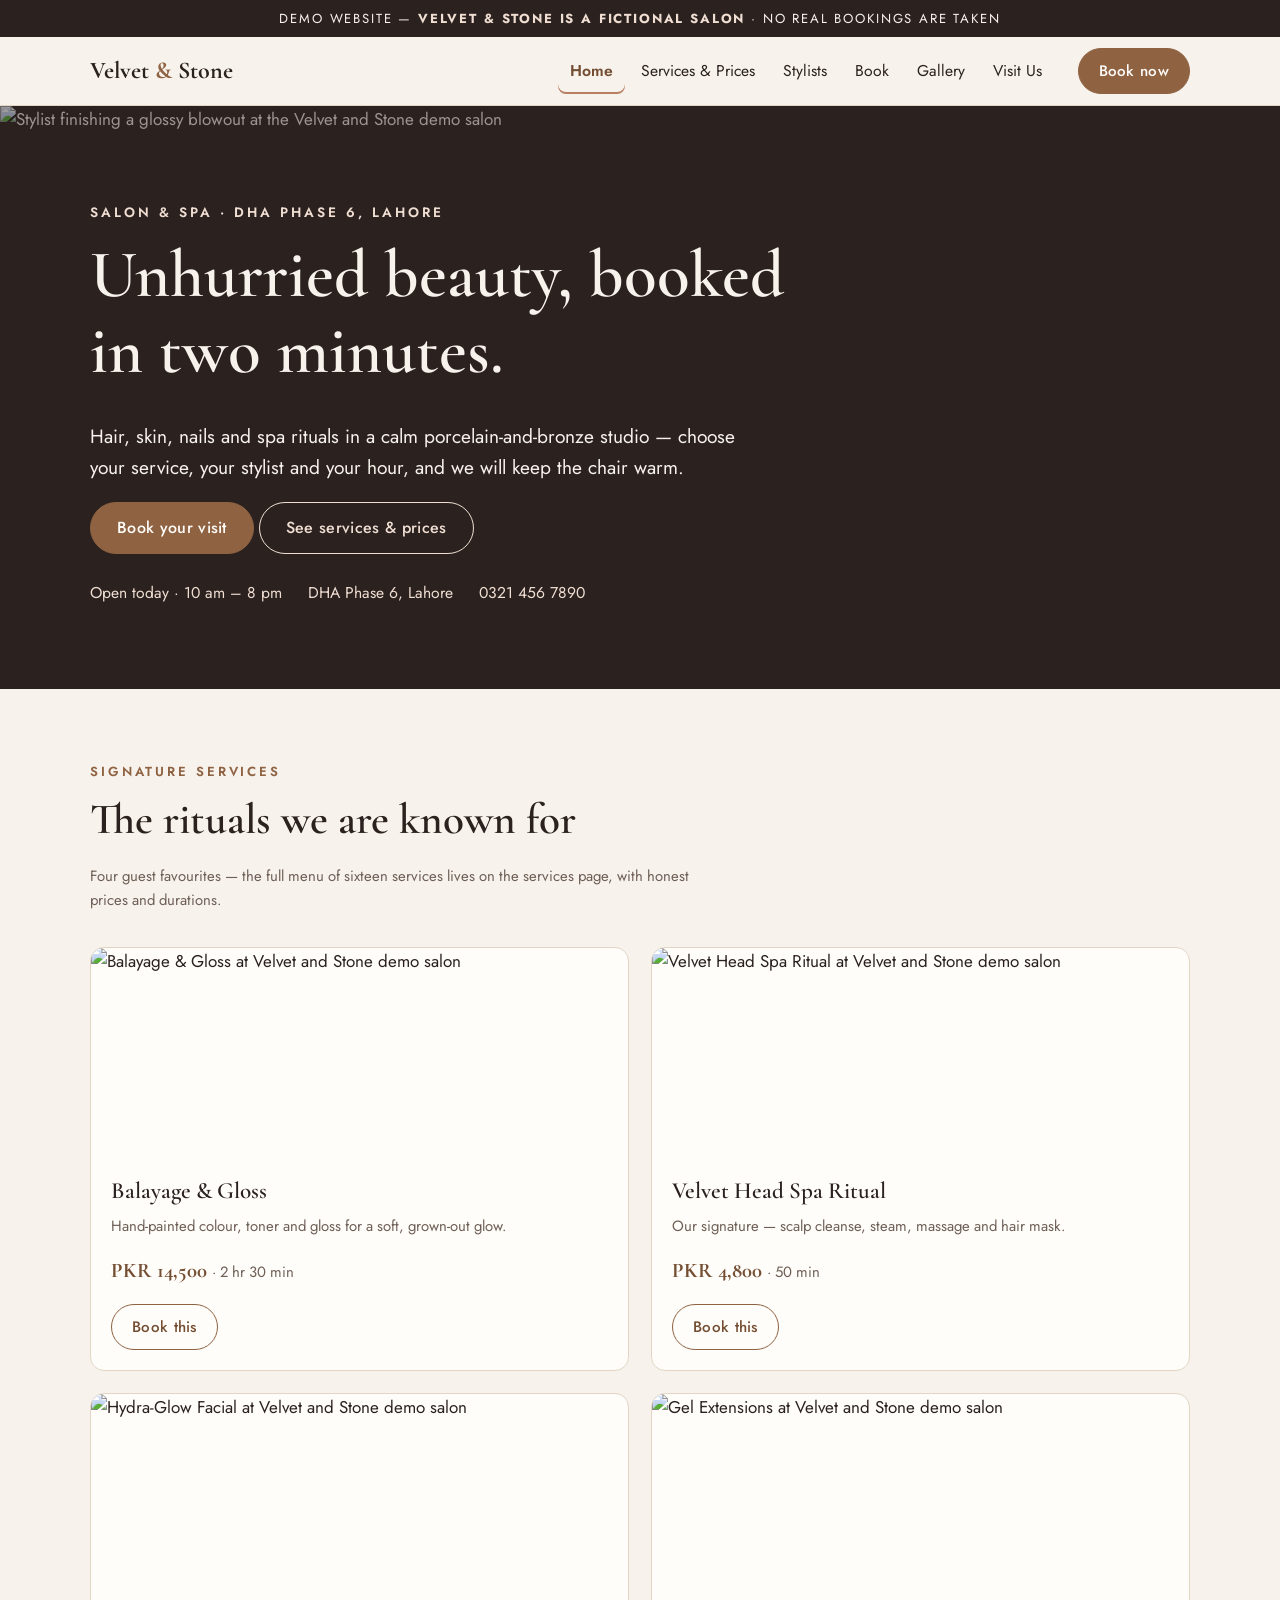
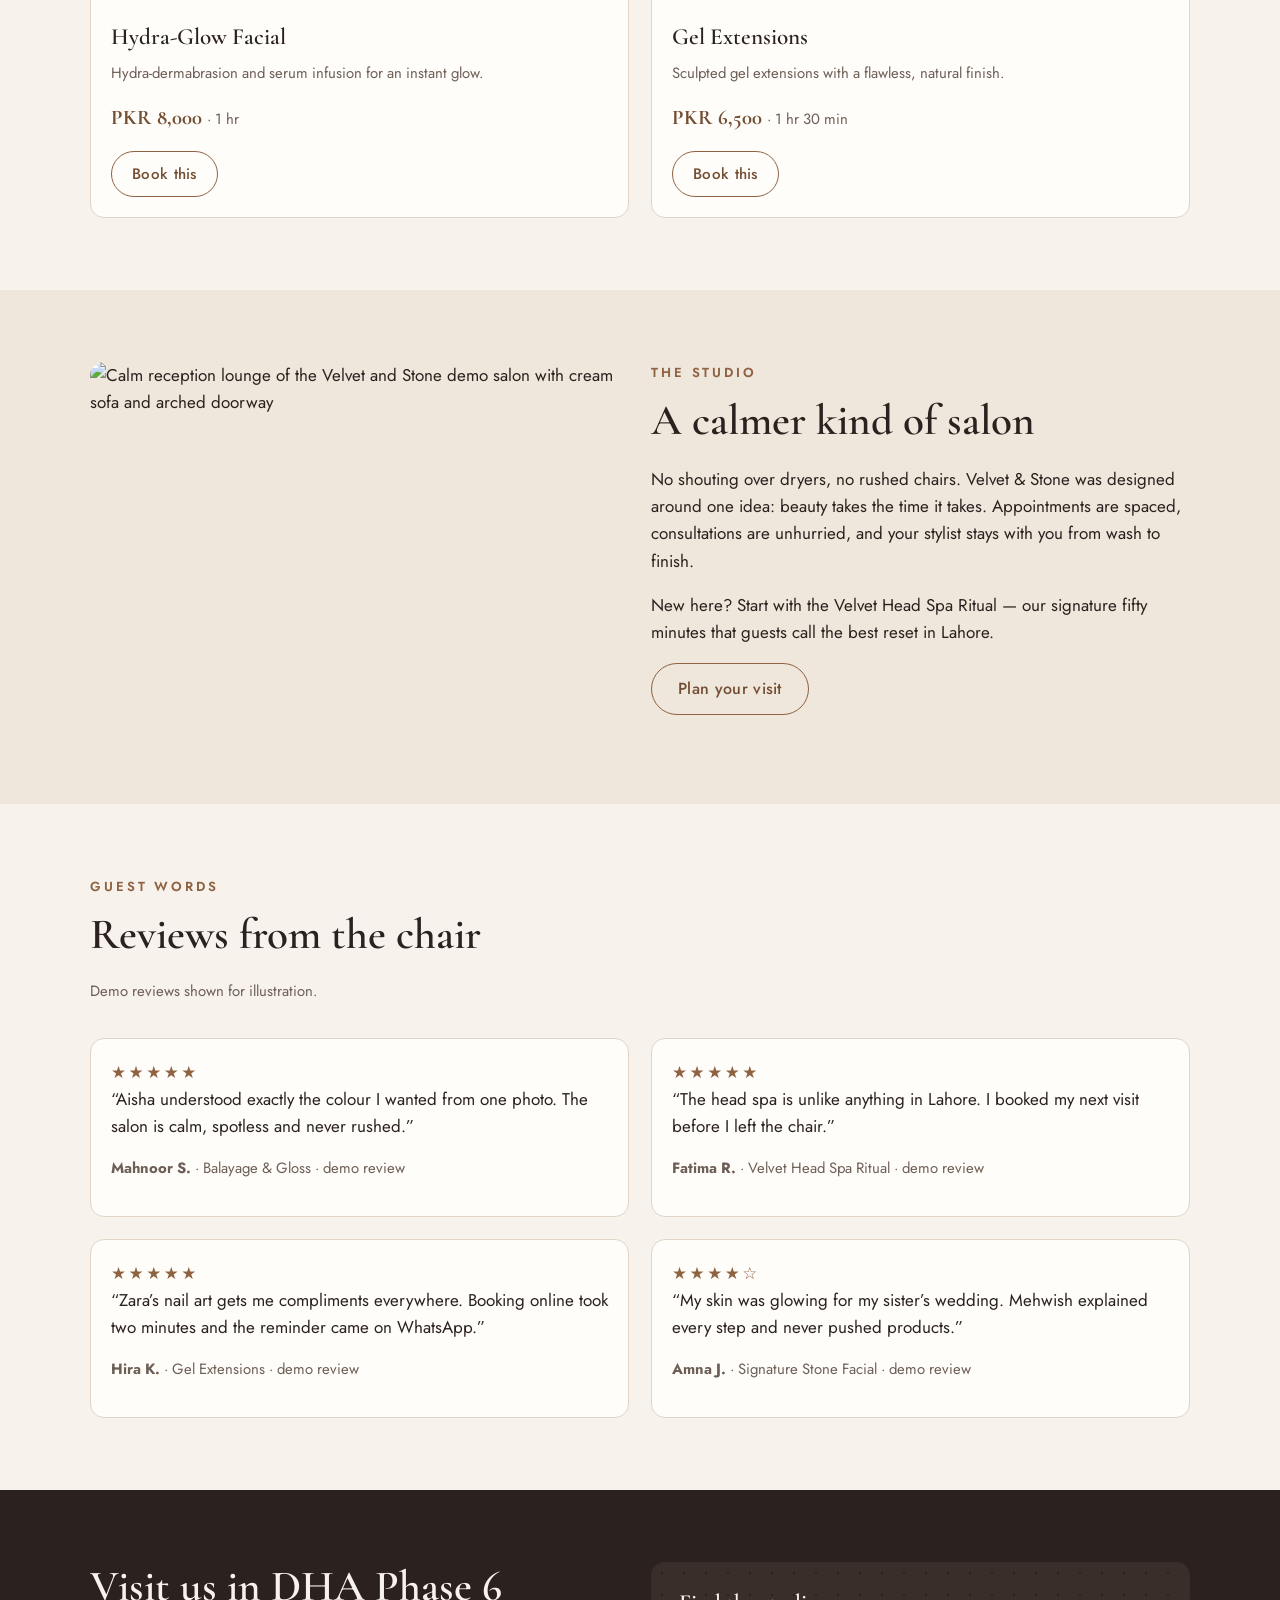
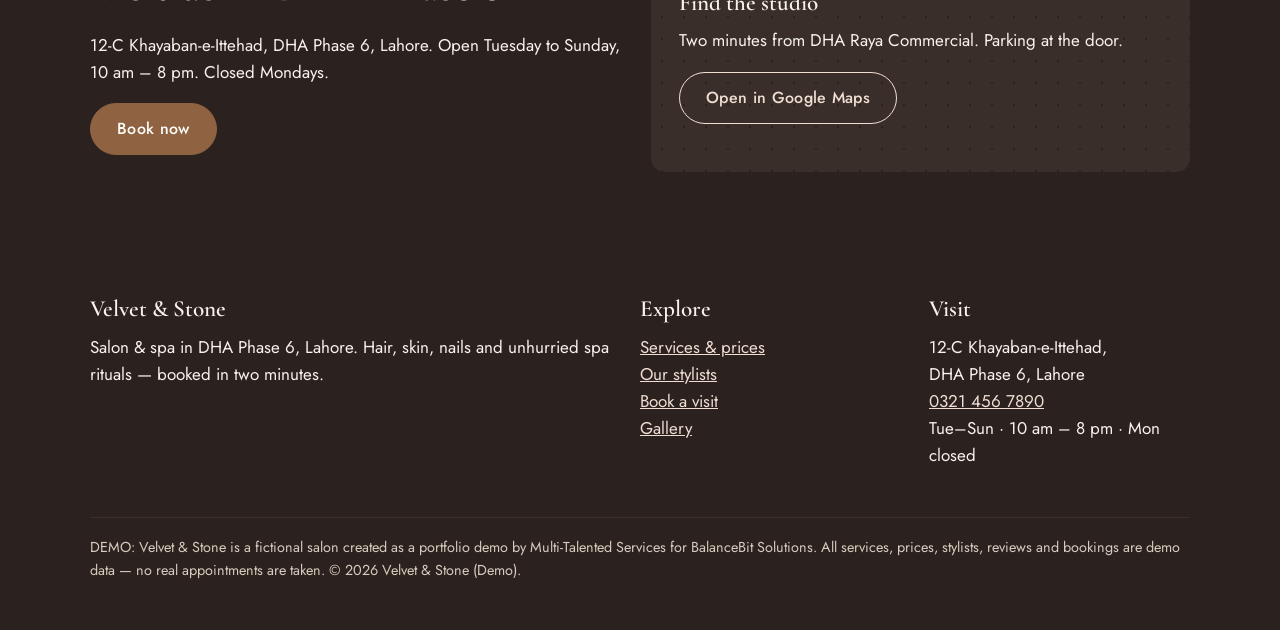
==== index.html @ 4b613ff6 "Velvet & Stone salon & spa booking demo — Queue #4: 6 pages, multi-step booking engine, services/sty" ====
<!DOCTYPE html>
<html lang="en">
<head>
<meta charset="UTF-8">
<meta name="viewport" content="width=device-width, initial-scale=1.0">
<title>Velvet & Stone Salon & Spa (Demo) — Hair, Skin, Nails & Spa in DHA Lahore</title>
<meta name="description" content="Demo salon and spa website: services, stylists and a working online booking demo. Velvet & Stone, DHA Phase 6, Lahore.">
<link rel="preconnect" href="https://fonts.googleapis.com">
<link rel="preconnect" href="https://fonts.gstatic.com" crossorigin>
<link href="https://fonts.googleapis.com/css2?family=Cormorant+Garamond:wght@500;600;700&family=Jost:wght@400;500;600&display=swap" rel="stylesheet">
<link rel="icon" href="assets/favicon.svg" type="image/svg+xml">
<link rel="stylesheet" href="css/style.css">
<script>document.documentElement.classList.add("js");</script>
<script type="application/ld+json">{"@context":"https://schema.org","@type":"HealthAndBeautyBusiness","name":"Velvet & Stone Salon & Spa (Demo)","description":"Fictional demo salon and spa in DHA Phase 6, Lahore — services, stylists and online booking demo.","address":{"@type":"PostalAddress","streetAddress":"12-C Khayaban-e-Ittehad, DHA Phase 6","addressLocality":"Lahore","addressCountry":"PK"},"telephone":"+92-321-4567890","openingHours":"Tu-Su 10:00-20:00","priceRange":"PKR 800 - PKR 14,500"}</script>
</head>
<body>
<a class="skip-link" href="#main">Skip to content</a>
<div class="ribbon">Demo website — <strong>Velvet &amp; Stone is a fictional salon</strong> · no real bookings are taken</div>
<header class="site-head">
  <div class="wrap">
    <a class="brand" href="index.html">Velvet <span>&amp;</span> Stone</a>
    <button class="nav-toggle" aria-label="Open menu" aria-expanded="false" aria-controls="mainNav">☰</button>
    <nav class="main-nav" id="mainNav" aria-label="Main"><ul><li><a href="index.html" aria-current="page">Home</a></li><li><a href="services.html">Services & Prices</a></li><li><a href="team.html">Stylists</a></li><li><a href="booking.html">Book</a></li><li><a href="gallery.html">Gallery</a></li><li><a href="visit.html">Visit Us</a></li></ul></nav>
    <a class="btn small head-cta" href="booking.html">Book now</a>
  </div>
</header>
<main id="main">

<section class="hero">
  <img class="hero-bg" src="assets/hero.jpg" alt="Stylist finishing a glossy blowout at the Velvet and Stone demo salon">
  <div class="wrap">
    <p class="eyebrow">Salon &amp; Spa · DHA Phase 6, Lahore</p>
    <h1>Unhurried beauty, booked in two minutes.</h1>
    <p class="lede">Hair, skin, nails and spa rituals in a calm porcelain-and-bronze studio — choose your service, your stylist and your hour, and we will keep the chair warm.</p>
    <p><a class="btn" href="booking.html">Book your visit</a> <a class="btn on-dark" href="services.html">See services &amp; prices</a></p>
    <div class="hero-facts"><span>Open today · 10 am – 8 pm</span><span>DHA Phase 6, Lahore</span><span>0321 456 7890</span></div>
  </div>
</section>
<section class="band">
  <div class="wrap">
    <div class="section-head reveal"><p class="eyebrow">Signature services</p><h2>The rituals we are known for</h2><p class="meta">Four guest favourites — the full menu of sixteen services lives on the services page, with honest prices and durations.</p></div>
    <div class="grid c2" id="featuredSvc"></div>
  </div>
</section>
<section class="band alt">
  <div class="wrap">
    <div class="grid c2">
      <div class="reveal"><img src="assets/lounge.jpg" alt="Calm reception lounge of the Velvet and Stone demo salon with cream sofa and arched doorway" class="fill" loading="lazy"></div>
      <div class="reveal"><p class="eyebrow">The studio</p><h2>A calmer kind of salon</h2><p>No shouting over dryers, no rushed chairs. Velvet &amp; Stone was designed around one idea: beauty takes the time it takes. Appointments are spaced, consultations are unhurried, and your stylist stays with you from wash to finish.</p><p>New here? Start with the Velvet Head Spa Ritual — our signature fifty minutes that guests call the best reset in Lahore.</p><p><a class="btn ghost" href="visit.html">Plan your visit</a></p></div>
    </div>
  </div>
</section>
<section class="band">
  <div class="wrap">
    <div class="section-head reveal"><p class="eyebrow">Guest words</p><h2>Reviews from the chair</h2><p class="meta">Demo reviews shown for illustration.</p></div>
    <div class="grid c2" data-reviews></div>
  </div>
</section>
<section class="band dark">
  <div class="wrap">
    <div class="grid c2">
      <div class="reveal"><h2>Visit us in DHA Phase 6</h2><p>12-C Khayaban-e-Ittehad, DHA Phase 6, Lahore. Open Tuesday to Sunday, 10 am – 8 pm. Closed Mondays.</p><p><a class="btn" href="booking.html">Book now</a></p></div>
      <div class="map-panel reveal"><h3>Find the studio</h3><p>Two minutes from DHA Raya Commercial. Parking at the door.</p><p><a class="btn on-dark" href="https://www.google.com/maps/search/?api=1&amp;query=Khayaban-e-Ittehad+DHA+Phase+6+Lahore" target="_blank" rel="noopener">Open in Google Maps</a></p></div>
    </div>
  </div>
</section>

</main>
<footer class="site-foot">
  <div class="wrap">
    <div class="cols">
      <div><h3>Velvet &amp; Stone</h3><p>Salon &amp; spa in DHA Phase 6, Lahore. Hair, skin, nails and unhurried spa rituals — booked in two minutes.</p></div>
      <div><h3>Explore</h3><p><a href="services.html">Services &amp; prices</a><br><a href="team.html">Our stylists</a><br><a href="booking.html">Book a visit</a><br><a href="gallery.html">Gallery</a></p></div>
      <div><h3>Visit</h3><p>12-C Khayaban-e-Ittehad,<br>DHA Phase 6, Lahore<br><a href="tel:+923214567890">0321 456 7890</a><br>Tue–Sun · 10 am – 8 pm · Mon closed</p></div>
    </div>
    <p class="demo-note">DEMO: Velvet &amp; Stone is a fictional salon created as a portfolio demo by Multi-Talented Services for BalanceBit Solutions. All services, prices, stylists, reviews and bookings are demo data — no real appointments are taken. © <span id="year">2026</span> Velvet &amp; Stone (Demo).</p>
  </div>
</footer>
<script src="js/data.js"></script><script src="js/logic.js"></script><script src="js/render.js"></script><script src="js/main.js"></script>
</body>
</html>
---- css/style.css ----
/* Velvet & Stone (Demo) — Editorial Luxury for beauty.
   Tokens: porcelain / stone / blush / bronze on warm ink. Only extra hue: semantic error red. */
:root{
  --porcelain:#F7F2EC; --porcelain-2:#EFE7DC; --card:#FFFDF9;
  --stone:#D8CBBD; --blush:#B97F63; --blush-tint:#F0DED2;
  --bronze:#8F6242; --bronze-dark:#744E33;
  --ink:#2B2220; --ink-2:#3A2E2A; --muted:#6E5F56;
  --line:#E2D5C5; --error:#B3261E;
  --serif:'Cormorant Garamond',Georgia,serif; --sans:'Jost',system-ui,sans-serif;
  --radius:14px; --maxw:1140px;
}
*{box-sizing:border-box}
html{scroll-behavior:smooth}
body{margin:0;background:var(--porcelain);color:var(--ink);font-family:var(--sans);font-size:17px;line-height:1.6;-webkit-font-smoothing:antialiased}
img{max-width:100%;display:block}
h1,h2,h3{font-family:var(--serif);font-weight:600;line-height:1.12;margin:0 0 .5em}
h1{font-size:clamp(2.4rem,6vw,4.2rem)}
h2{font-size:clamp(1.9rem,4vw,2.7rem)}
h3{font-size:1.45rem}
p{margin:0 0 1em}
a{color:var(--bronze-dark)}
.wrap{max-width:var(--maxw);margin:0 auto;padding:0 20px}
.skip-link{position:absolute;left:-9999px;top:0;background:var(--ink);color:var(--porcelain);padding:10px 16px;z-index:99}
.skip-link:focus{left:8px;top:8px}
:focus-visible{outline:3px solid var(--blush);outline-offset:2px}

/* Demo ribbon */
.ribbon{background:var(--ink);color:var(--porcelain);text-align:center;font-size:.82rem;letter-spacing:.14em;text-transform:uppercase;padding:8px 12px}
.ribbon strong{color:var(--blush-tint)}

/* Header */
.site-head{position:sticky;top:0;z-index:50;background:var(--porcelain);border-bottom:1px solid var(--line)}
.site-head .wrap{display:flex;align-items:center;gap:16px;min-height:68px}
.brand{font-family:var(--serif);font-size:1.5rem;font-weight:700;color:var(--ink);text-decoration:none;white-space:nowrap;min-width:0}
.brand span{color:var(--bronze)}
.main-nav{margin-left:auto}
.main-nav ul{display:flex;gap:4px;list-style:none;margin:0;padding:0}
.main-nav a{display:block;padding:10px 12px;color:var(--ink);text-decoration:none;font-size:.98rem;border-radius:8px;white-space:nowrap}
.main-nav a:hover{background:var(--porcelain-2)}
.main-nav a[aria-current="page"]{color:var(--bronze-dark);font-weight:600;box-shadow:inset 0 -2px 0 var(--blush)}
.nav-toggle{display:none;margin-left:auto;background:none;border:1px solid var(--line);border-radius:10px;width:48px;height:48px;font-size:1.3rem;color:var(--ink);cursor:pointer}
@media (max-width:860px){
  .nav-toggle{display:block}
  .main-nav{display:none;position:absolute;left:0;right:0;top:100%;background:var(--porcelain);border-bottom:1px solid var(--line)}
  .main-nav.open{display:block}
  .main-nav ul{flex-direction:column;padding:10px 16px 16px}
  .head-cta{display:none}
}

/* Buttons — one system, ~52px */
.btn{display:inline-flex;align-items:center;justify-content:center;gap:8px;white-space:nowrap;min-height:52px;padding:12px 26px;border-radius:999px;border:1px solid var(--bronze);background:var(--bronze);color:#FFFDF9;font-family:var(--sans);font-size:1rem;font-weight:500;letter-spacing:.02em;text-decoration:none;cursor:pointer;transition:background .2s,transform .2s}
.btn:hover{background:var(--bronze-dark);border-color:var(--bronze-dark)}
.btn.ghost{background:transparent;color:var(--bronze-dark)}
.btn.ghost:hover{background:var(--blush-tint)}
.btn.small{min-height:46px;padding:8px 20px;font-size:.95rem}
.btn[disabled]{opacity:.55;cursor:not-allowed}
.head-cta{margin-left:8px}

/* Hero */
.hero{position:relative;overflow:hidden;background:var(--ink);color:var(--porcelain)}
.hero img.hero-bg{position:absolute;inset:0;width:100%;height:100%;object-fit:cover;opacity:.55;animation:kenburns 24s ease-in-out infinite alternate}
@keyframes kenburns{from{transform:scale(1)}to{transform:scale(1.08)}}
.hero .wrap{position:relative;padding:96px 20px 84px;max-width:760px;margin-left:max(20px,calc((100% - var(--maxw))/2))}
.hero .eyebrow{letter-spacing:.22em;text-transform:uppercase;font-size:.85rem;color:var(--blush-tint)}
.hero p.lede{font-size:1.2rem;max-width:34em}
.hero-facts{display:flex;flex-wrap:wrap;gap:10px 26px;margin-top:26px;font-size:.98rem;color:var(--blush-tint)}

/* Sections & layout */
section.band{padding:72px 0}
.band.alt{background:var(--porcelain-2)}
.band.dark{background:var(--ink);color:var(--porcelain)}
.band.dark h2{color:var(--porcelain)}
.eyebrow{letter-spacing:.22em;text-transform:uppercase;font-size:.82rem;color:var(--bronze);font-weight:600}
.section-head{max-width:640px;margin-bottom:34px;min-width:0}
.grid{display:grid;gap:22px}
.grid>*{min-width:0}
.grid.c3{grid-template-columns:repeat(3,1fr)}
.grid.c2{grid-template-columns:repeat(2,1fr)}
.grid.c4{grid-template-columns:repeat(4,1fr)}
@media (max-width:900px){.grid.c3,.grid.c4{grid-template-columns:repeat(2,1fr)}}
@media (max-width:600px){.grid.c3,.grid.c4,.grid.c2{grid-template-columns:1fr}}

/* Cards — one system */
.card{background:var(--card);border:1px solid var(--line);border-radius:var(--radius);overflow:hidden}
.card .card-body{padding:20px}
.card img.card-img{width:100%;height:210px;object-fit:cover}
.card img.card-img.tall{height:320px;object-position:top}
.price{font-family:var(--serif);font-size:1.3rem;color:var(--bronze-dark);font-weight:700}
.meta{color:var(--muted);font-size:.93rem}
.badge{display:inline-block;background:var(--blush-tint);color:var(--bronze-dark);border-radius:999px;padding:3px 12px;font-size:.8rem;font-weight:600;letter-spacing:.06em;text-transform:uppercase}
.stars{color:var(--bronze);letter-spacing:.15em}

/* Chips / filter */
.chips{display:flex;flex-wrap:wrap;gap:10px;margin:0 0 26px;min-width:0}
.chip{min-height:46px;padding:8px 20px;border-radius:999px;border:1px solid var(--stone);background:var(--card);color:var(--ink);font-family:var(--sans);font-size:.98rem;cursor:pointer}
.chip[aria-pressed="true"]{background:var(--ink);color:var(--porcelain);border-color:var(--ink)}

/* Service rows */
.svc{display:flex;gap:16px;align-items:flex-start;background:var(--card);border:1px solid var(--line);border-radius:var(--radius);padding:20px}
.svc .svc-main{flex:1;min-width:0}
.svc h3{margin-bottom:.2em}
.svc .svc-side{text-align:right;white-space:nowrap}

/* Forms — one system, ≥16px fonts, ~52px fields */
.field{margin-bottom:18px;position:relative}
.field label{display:block;font-weight:500;margin-bottom:6px}
.field input,.field select,.field textarea{width:100%;min-height:52px;padding:12px 14px;font-size:16px;font-family:var(--sans);border:1px solid var(--stone);border-radius:10px;background:var(--card);color:var(--ink)}
.field textarea{min-height:110px}
.field .err{display:none;color:var(--error);font-size:.92rem;margin-top:5px}
.field.invalid input,.field.invalid select{border-color:var(--error)}
.field.invalid .err{display:block}
.form-err{display:none;background:#F9E3E1;color:var(--error);border-radius:10px;padding:12px 16px;margin-bottom:18px}
.form-err.show{display:block}

/* Booking steps */
.steps{display:flex;gap:8px;flex-wrap:wrap;list-style:none;margin:0 0 30px;padding:0}
.steps li{padding:8px 16px;border-radius:999px;border:1px solid var(--stone);font-size:.93rem;color:var(--muted)}
.steps li.on{background:var(--ink);color:var(--porcelain);border-color:var(--ink);font-weight:600}
.step-panel{display:none}
.step-panel.on{display:block}
.pick-list{display:grid;gap:12px}
.pick{display:flex;gap:14px;align-items:flex-start;text-align:left;width:100%;background:var(--card);border:1px solid var(--line);border-radius:var(--radius);padding:16px 18px;font-family:var(--sans);font-size:1rem;color:var(--ink);cursor:pointer;position:relative}
.pick input{position:absolute;opacity:0;width:1px;height:1px}
.pick:focus-within{outline:3px solid var(--blush);outline-offset:2px}
.pick.sel{border-color:var(--bronze);box-shadow:0 0 0 2px var(--blush-tint)}
.pick .pick-main{flex:1;min-width:0}
.slots{display:flex;flex-wrap:wrap;gap:10px}
.slot{min-width:96px;min-height:48px;padding:10px 14px;border-radius:10px;border:1px solid var(--stone);background:var(--card);font-family:var(--sans);font-size:1rem;cursor:pointer;color:var(--ink)}
.slot.sel{background:var(--bronze);border-color:var(--bronze);color:#FFFDF9;font-weight:600}
.slot[disabled]{opacity:.42;cursor:not-allowed;text-decoration:line-through}
.step-nav{display:flex;gap:12px;flex-wrap:wrap;margin-top:26px}
.summary{background:var(--porcelain-2);border:1px solid var(--line);border-radius:var(--radius);padding:22px}
.summary dl{display:grid;grid-template-columns:auto 1fr;gap:6px 18px;margin:0}
.summary dt{font-weight:600}
.summary dd{margin:0}
.confirm-box{background:var(--card);border:2px solid var(--bronze);border-radius:var(--radius);padding:28px;text-align:center}
.confirm-box .ref{font-family:var(--serif);font-size:1.8rem;color:var(--bronze-dark);font-weight:700}

/* Reviews / visit */
.review .stars{font-size:1.05rem}
.map-panel{background:var(--ink-2);color:var(--porcelain);border-radius:var(--radius);padding:28px;background-image:radial-gradient(var(--ink) 1px,transparent 1px);background-size:22px 22px}
.map-panel h3{color:var(--porcelain)}
.hours{list-style:none;margin:0;padding:0}
.hours li{display:flex;justify-content:space-between;gap:16px;padding:8px 0;border-bottom:1px dotted var(--stone)}
.gallery-grid{display:grid;grid-template-columns:repeat(3,1fr);gap:16px}
.gallery-grid>*{min-width:0}
.gallery-grid img{width:100%;height:260px;object-fit:cover;border-radius:var(--radius)}
@media (max-width:700px){.gallery-grid{grid-template-columns:1fr 1fr}.gallery-grid img{height:180px}}

/* Footer */
.site-foot{background:var(--ink);color:var(--porcelain);padding:52px 0 34px;margin-top:0}
.site-foot a{color:var(--blush-tint)}
.site-foot .cols{display:grid;grid-template-columns:2fr 1fr 1fr;gap:28px}
.site-foot .cols>*{min-width:0}
@media (max-width:700px){.site-foot .cols{grid-template-columns:1fr}}
.demo-note{border-top:1px solid var(--ink-2);margin-top:30px;padding-top:18px;font-size:.9rem;color:var(--stone)}

/* Reveal — visible by default; JS applies the hidden state (lesson 2) */
.reveal{opacity:1}
.js .reveal{opacity:0;transform:translateY(16px);transition:opacity .6s ease,transform .6s ease}
.js .reveal.seen{opacity:1;transform:none}
@media (prefers-reduced-motion: reduce){
  html{scroll-behavior:auto}
  .js .reveal{opacity:1;transform:none;transition:none}
  .hero img.hero-bg{animation:none}
}
.btn.on-dark{color:var(--blush-tint);border-color:var(--blush-tint);background:transparent}
.btn.on-dark:hover{background:var(--ink-2)}
img.fill{border-radius:var(--radius);width:100%;height:100%;object-fit:cover;min-height:260px}
figure{margin:0}
.err-note{display:none;color:var(--error);margin-top:10px}
.map-panel a.plain{color:var(--blush-tint)}
.confirm-box .summary{text-align:left;margin:18px auto;max-width:520px}
.mt{margin-top:26px}
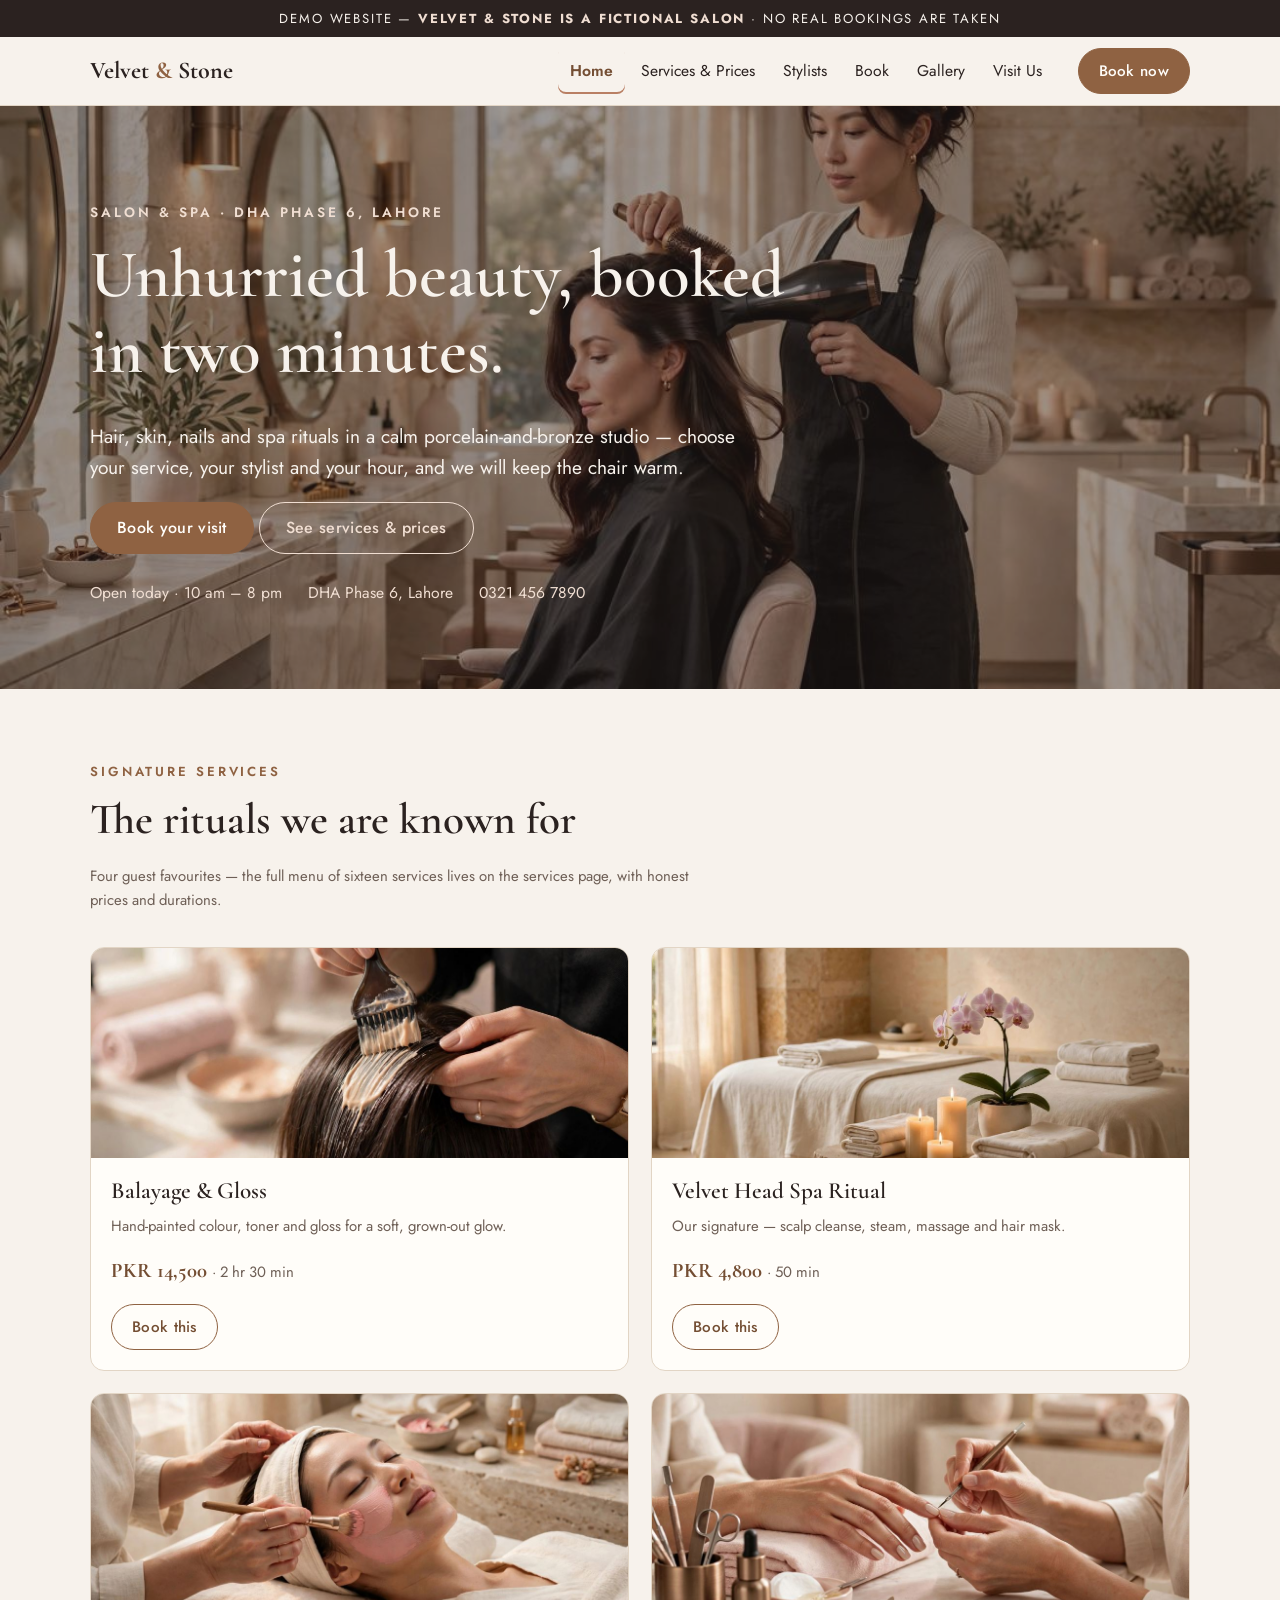
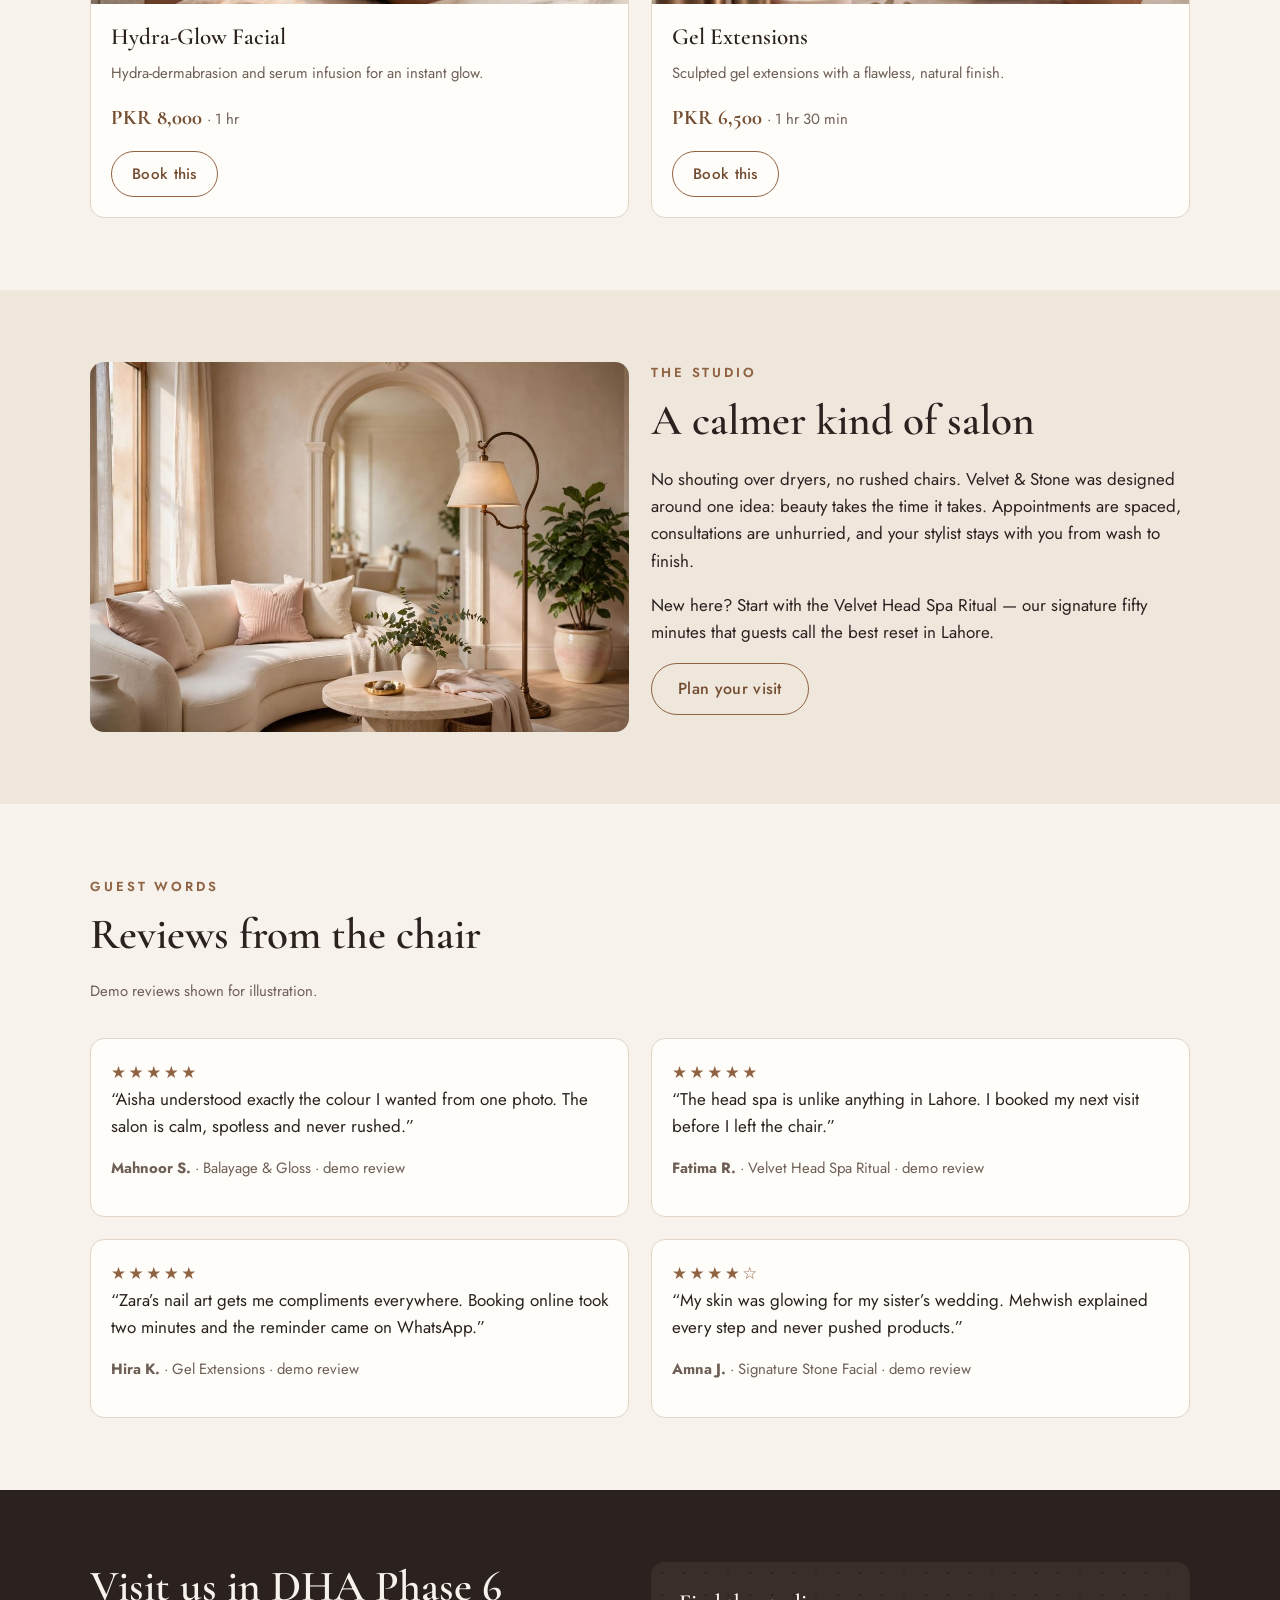
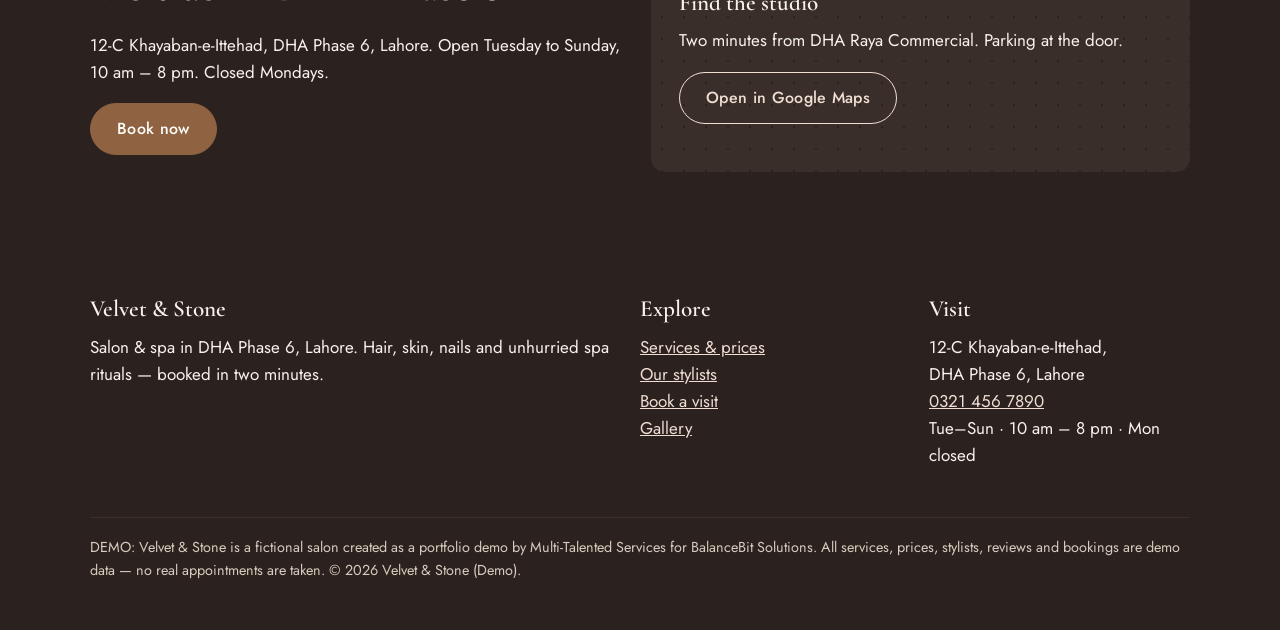
==== commit 8cef76e7: "Fix run: Zara portrait crop anchor, 320px header cascade fix (CTA hide rule scoped), eager imagery, " ====
--- a/index.html
+++ b/index.html
@@ -45,7 +45,7 @@
 <section class="band alt">
   <div class="wrap">
     <div class="grid c2">
-      <div class="reveal"><img src="assets/lounge.jpg" alt="Calm reception lounge of the Velvet and Stone demo salon with cream sofa and arched doorway" class="fill" loading="lazy"></div>
+      <div class="reveal"><img src="assets/lounge.jpg" alt="Calm reception lounge of the Velvet and Stone demo salon with cream sofa and arched doorway" class="fill"></div>
       <div class="reveal"><p class="eyebrow">The studio</p><h2>A calmer kind of salon</h2><p>No shouting over dryers, no rushed chairs. Velvet &amp; Stone was designed around one idea: beauty takes the time it takes. Appointments are spaced, consultations are unhurried, and your stylist stays with you from wash to finish.</p><p>New here? Start with the Velvet Head Spa Ritual — our signature fifty minutes that guests call the best reset in Lahore.</p><p><a class="btn ghost" href="visit.html">Plan your visit</a></p></div>
     </div>
   </div>
--- a/css/style.css
+++ b/css/style.css
@@ -44,7 +44,11 @@
   .main-nav{display:none;position:absolute;left:0;right:0;top:100%;background:var(--porcelain);border-bottom:1px solid var(--line)}
   .main-nav.open{display:block}
   .main-nav ul{flex-direction:column;padding:10px 16px 16px}
-  .head-cta{display:none}
+  /* Scoped to .site-head so it out-specifies the later .btn{display:inline-flex}
+     rule — unscoped, the cascade order silently kept the CTA visible <=860px and
+     squeezed the 320px header until the toggle overlapped the brand text. */
+  .site-head .head-cta{display:none}
+  .brand{flex:none}
 }
 
 /* Buttons — one system, ~52px */
@@ -85,6 +89,7 @@
 .card .card-body{padding:20px}
 .card img.card-img{width:100%;height:210px;object-fit:cover}
 .card img.card-img.tall{height:320px;object-position:top}
+.card img.card-img.tall.crop-face{object-position:50% 25%}
 .price{font-family:var(--serif);font-size:1.3rem;color:var(--bronze-dark);font-weight:700}
 .meta{color:var(--muted);font-size:.93rem}
 .badge{display:inline-block;background:var(--blush-tint);color:var(--bronze-dark);border-radius:999px;padding:3px 12px;font-size:.8rem;font-weight:600;letter-spacing:.06em;text-transform:uppercase}
@@ -155,10 +160,12 @@
 @media (max-width:700px){.site-foot .cols{grid-template-columns:1fr}}
 .demo-note{border-top:1px solid var(--ink-2);margin-top:30px;padding-top:18px;font-size:.9rem;color:var(--stone)}
 
-/* Reveal — visible by default; JS applies the hidden state (lesson 2) */
+/* Reveal — opacity is NEVER gated (v3 pattern): content is fully visible at
+   all times; JS only settles a gentle position rise, so no section or photo
+   can render blank at any scroll speed. */
 .reveal{opacity:1}
-.js .reveal{opacity:0;transform:translateY(16px);transition:opacity .6s ease,transform .6s ease}
-.js .reveal.seen{opacity:1;transform:none}
+.js .reveal{transform:translateY(16px);transition:transform .6s ease}
+.js .reveal.seen{transform:none}
 @media (prefers-reduced-motion: reduce){
   html{scroll-behavior:auto}
   .js .reveal{opacity:1;transform:none;transition:none}
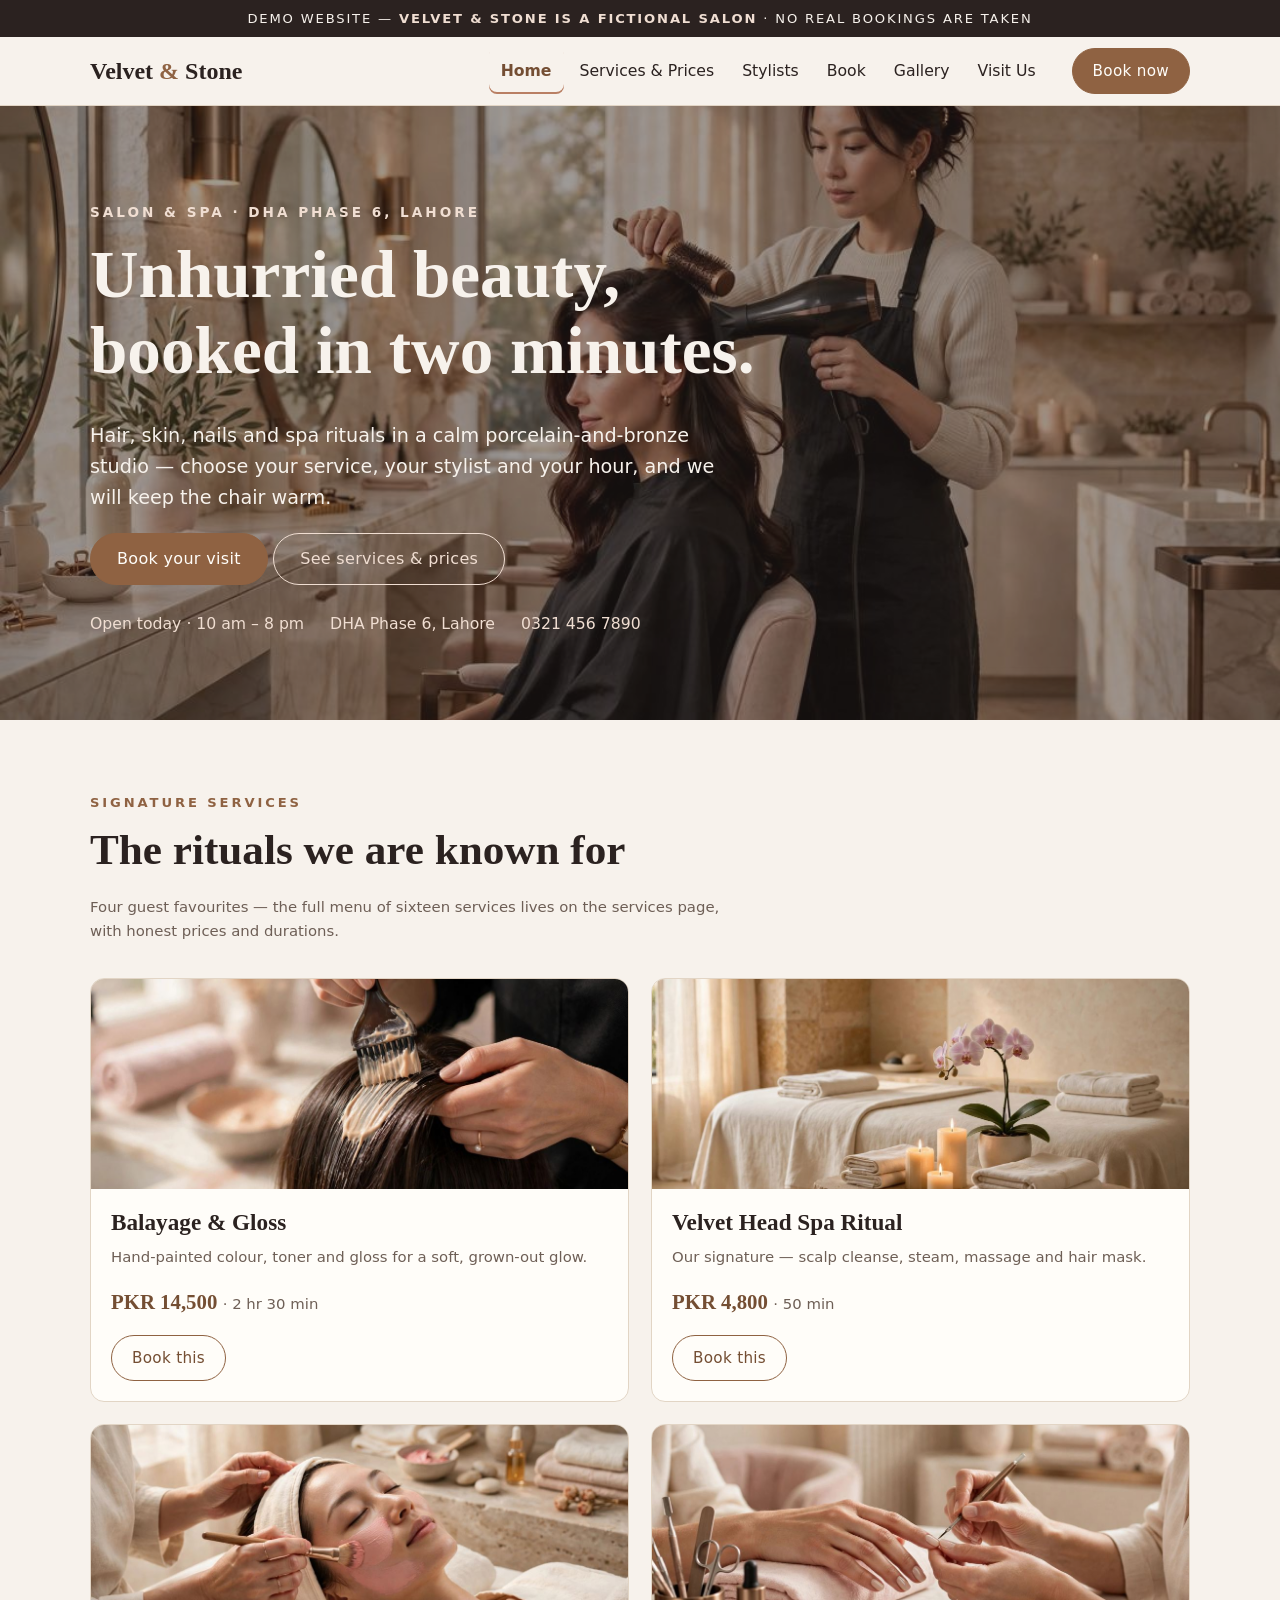
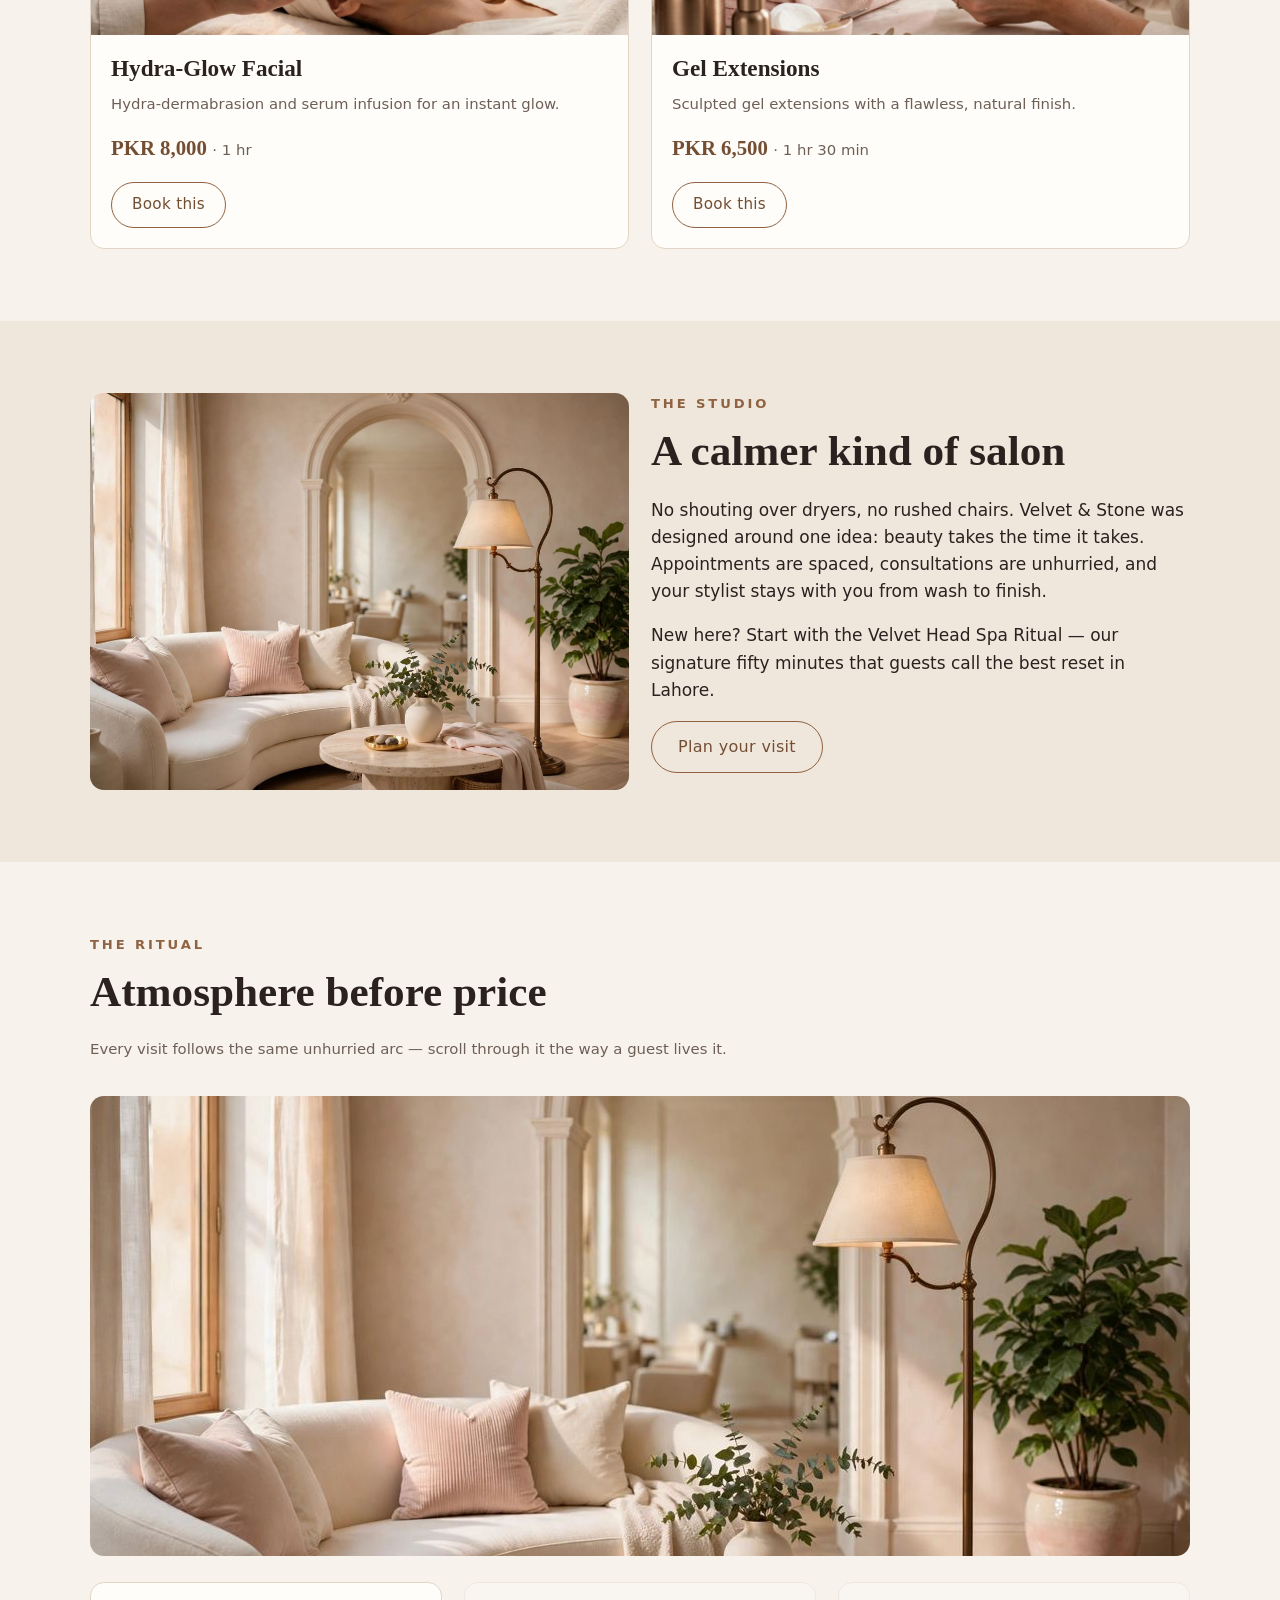
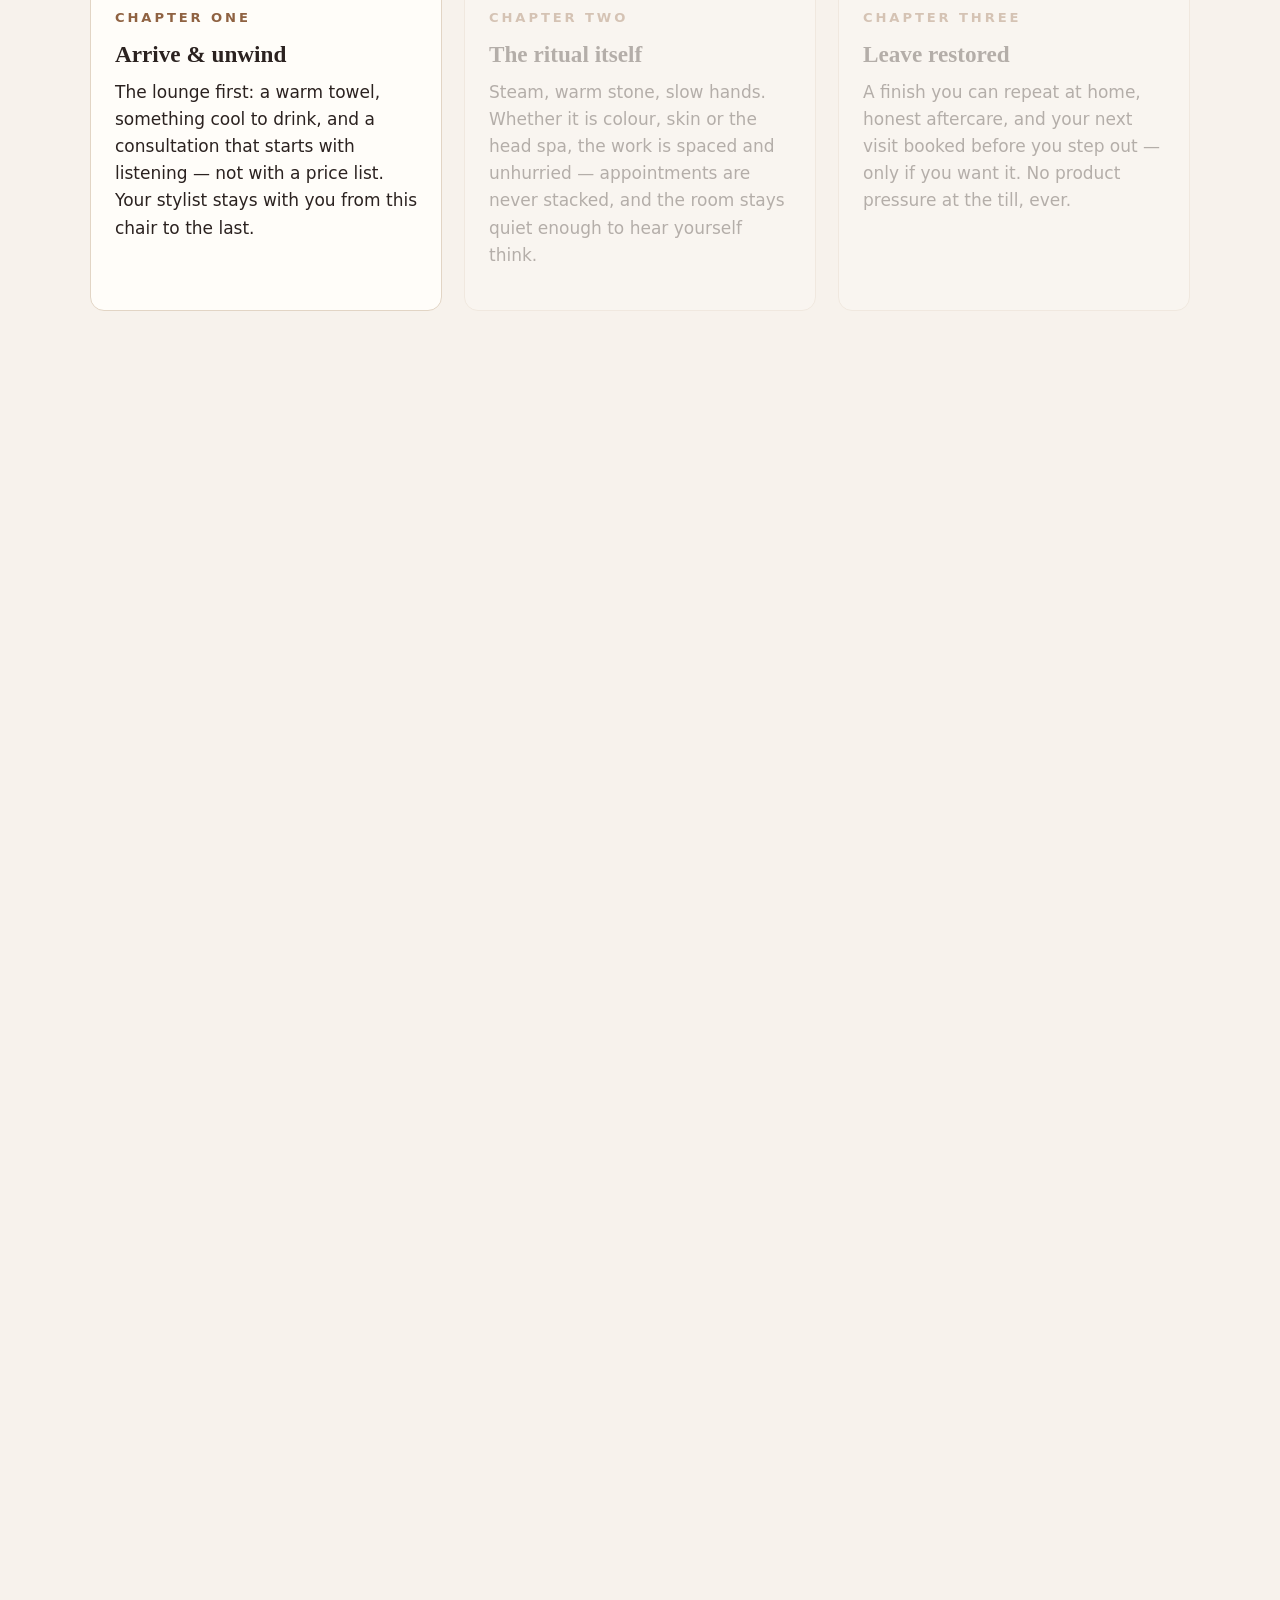
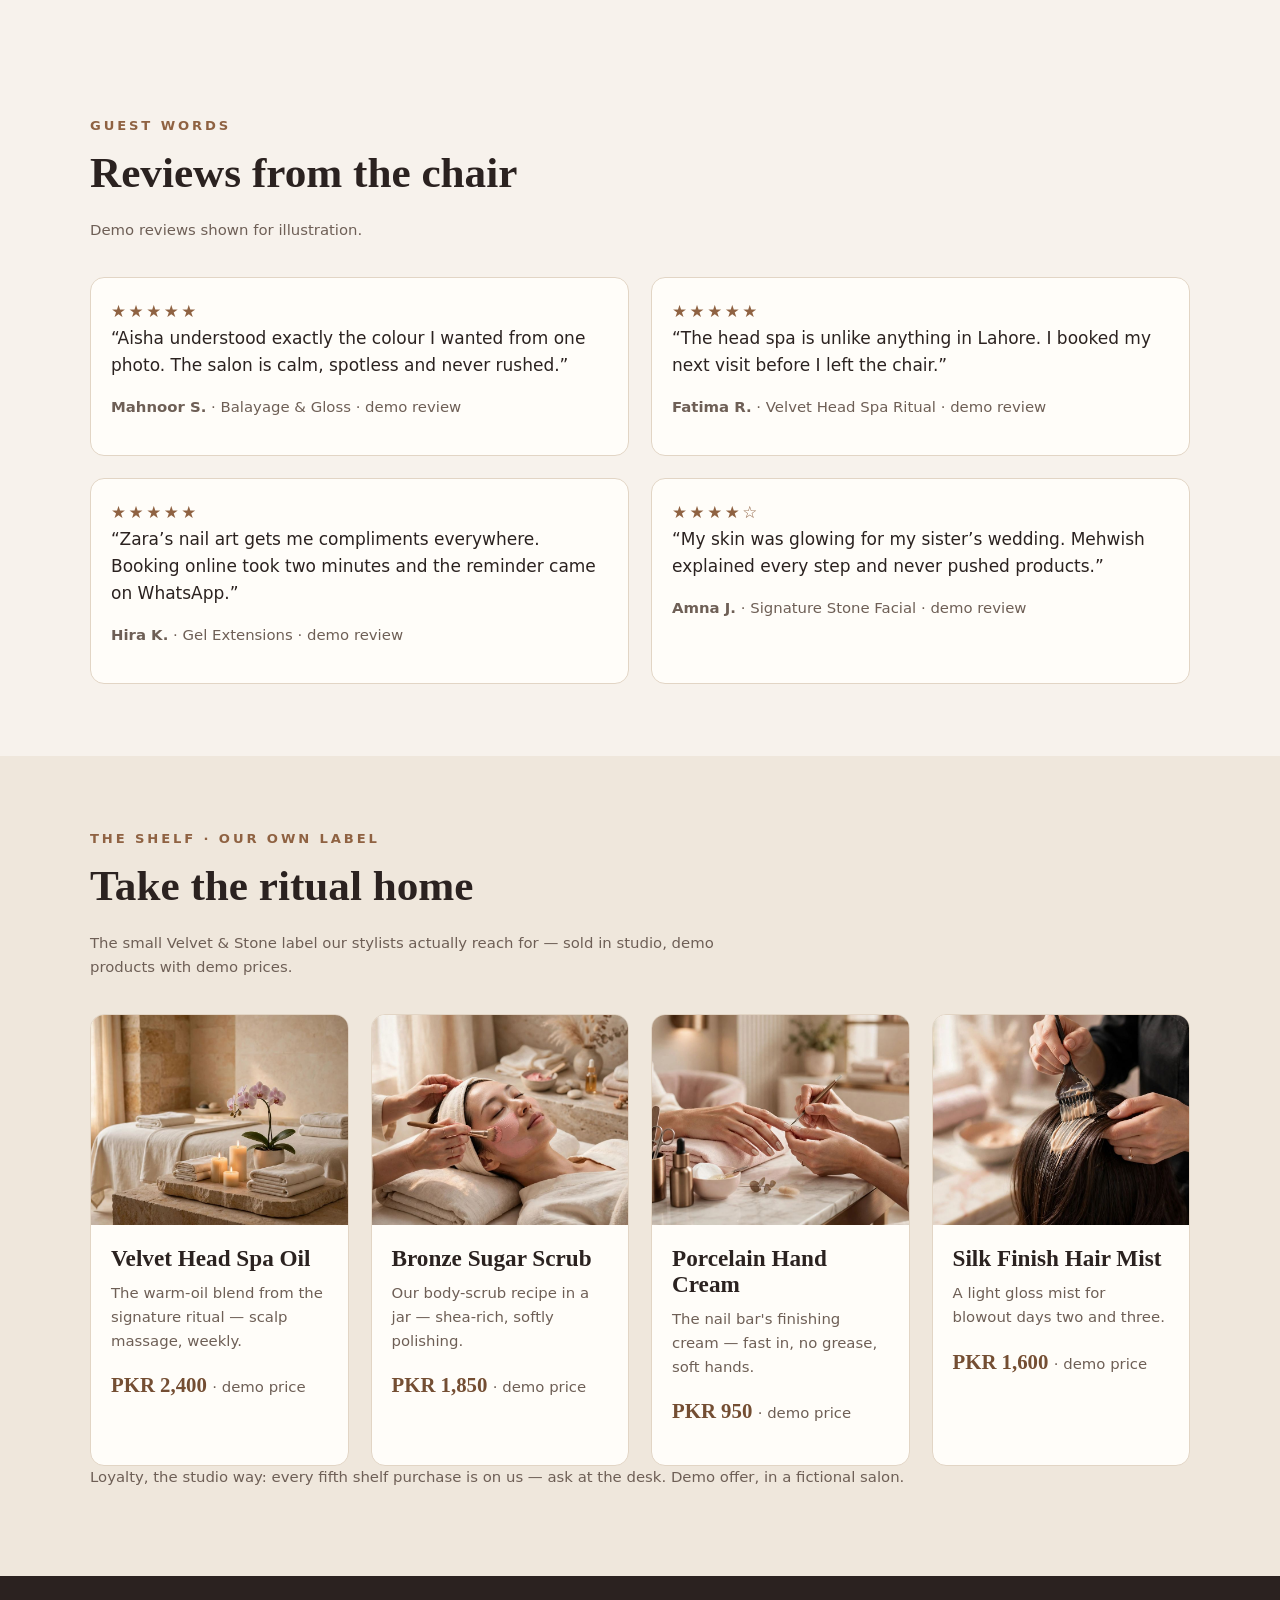
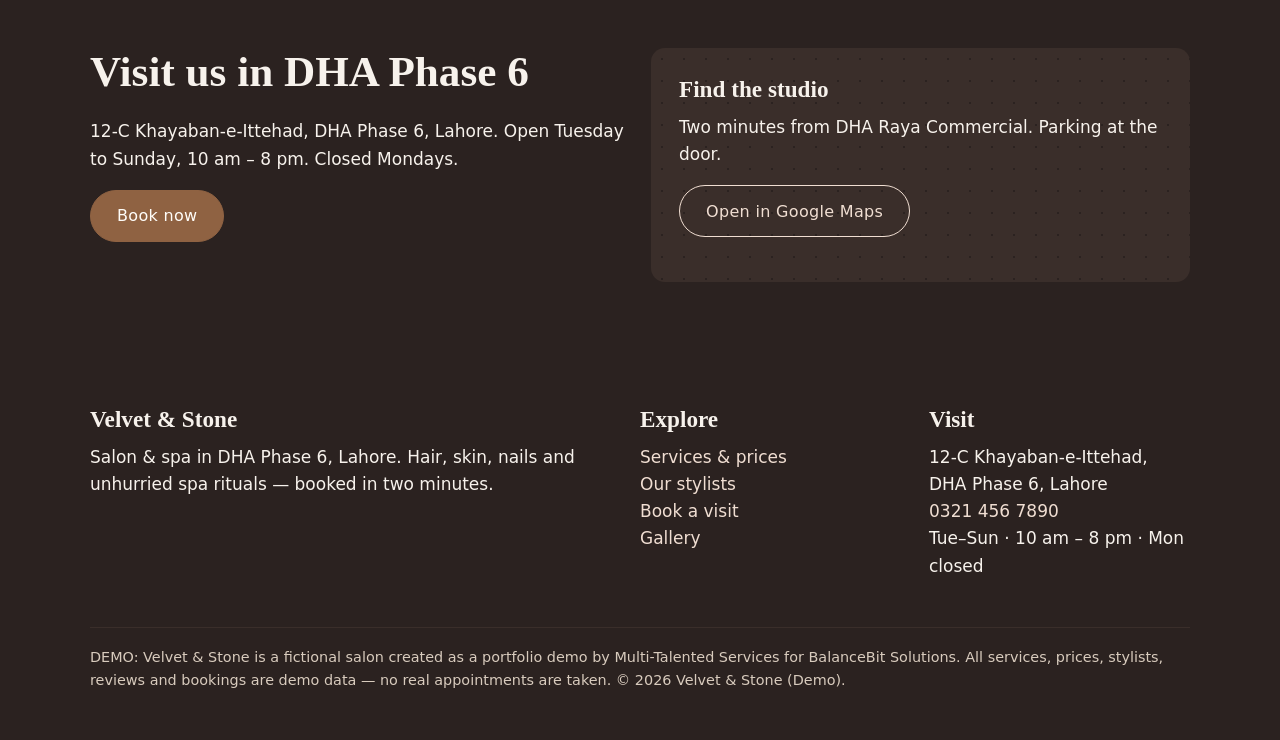
==== commit 53d03ffb: "Premium upgrade batch 2026-11-22: audit fixes + premium ladder + static capture mode + self-hosted f" ====
--- a/index.html
+++ b/index.html
@@ -5,9 +5,9 @@
 <meta name="viewport" content="width=device-width, initial-scale=1.0">
 <title>Velvet & Stone Salon & Spa (Demo) — Hair, Skin, Nails & Spa in DHA Lahore</title>
 <meta name="description" content="Demo salon and spa website: services, stylists and a working online booking demo. Velvet & Stone, DHA Phase 6, Lahore.">
-<link rel="preconnect" href="https://fonts.googleapis.com">
-<link rel="preconnect" href="https://fonts.gstatic.com" crossorigin>
-<link href="https://fonts.googleapis.com/css2?family=Cormorant+Garamond:wght@500;600;700&family=Jost:wght@400;500;600&display=swap" rel="stylesheet">
+
+
+<link rel="stylesheet" href="assets/fonts/fonts.css">
 <link rel="icon" href="assets/favicon.svg" type="image/svg+xml">
 <link rel="stylesheet" href="css/style.css">
 <script>document.documentElement.classList.add("js");</script>
@@ -50,10 +50,39 @@
     </div>
   </div>
 </section>
+<section class="band ritual" id="ritual">
+  <div class="wrap">
+    <div class="section-head reveal"><p class="eyebrow">The ritual</p><h2>Atmosphere before price</h2><p class="meta">Every visit follows the same unhurried arc — scroll through it the way a guest lives it.</p></div>
+    <div class="ritual-stage">
+      <div class="ritual-media">
+        <img src="assets/lounge.jpg" alt="The calm reception lounge where every Velvet and Stone visit begins" data-ritual-img>
+        <img src="assets/spa.jpg" alt="The tranquil spa suite during the ritual's middle chapter" data-ritual-img>
+        <img src="assets/hero.jpg" alt="A stylist's finishing touch at the end of the ritual" data-ritual-img>
+      </div>
+      <div class="ritual-steps">
+        <article class="ritual-step" data-ritual-step><p class="eyebrow">Chapter one</p><h3>Arrive &amp; unwind</h3><p>The lounge first: a warm towel, something cool to drink, and a consultation that starts with listening — not with a price list. Your stylist stays with you from this chair to the last.</p></article>
+        <article class="ritual-step" data-ritual-step><p class="eyebrow">Chapter two</p><h3>The ritual itself</h3><p>Steam, warm stone, slow hands. Whether it is colour, skin or the head spa, the work is spaced and unhurried — appointments are never stacked, and the room stays quiet enough to hear yourself think.</p></article>
+        <article class="ritual-step" data-ritual-step><p class="eyebrow">Chapter three</p><h3>Leave restored</h3><p>A finish you can repeat at home, honest aftercare, and your next visit booked before you step out — only if you want it. No product pressure at the till, ever.</p></article>
+      </div>
+    </div>
+  </div>
+</section>
 <section class="band">
   <div class="wrap">
     <div class="section-head reveal"><p class="eyebrow">Guest words</p><h2>Reviews from the chair</h2><p class="meta">Demo reviews shown for illustration.</p></div>
     <div class="grid c2" data-reviews></div>
+  </div>
+</section>
+<section class="band alt">
+  <div class="wrap">
+    <div class="section-head reveal"><p class="eyebrow">The shelf · our own label</p><h2>Take the ritual home</h2><p class="meta">The small Velvet &amp; Stone label our stylists actually reach for — sold in studio, demo products with demo prices.</p></div>
+    <div class="grid c4">
+      <article class="card reveal"><img class="card-img" src="assets/spa.jpg" alt="Velvet Head Spa Oil from the salon's own demo label"><div class="card-body"><h3>Velvet Head Spa Oil</h3><p class="meta">The warm-oil blend from the signature ritual — scalp massage, weekly.</p><p><span class="price">PKR 2,400</span> <span class="meta">· demo price</span></p></div></article>
+      <article class="card reveal"><img class="card-img" src="assets/facial.jpg" alt="Bronze Sugar Body Scrub from the salon's own demo label"><div class="card-body"><h3>Bronze Sugar Scrub</h3><p class="meta">Our body-scrub recipe in a jar — shea-rich, softly polishing.</p><p><span class="price">PKR 1,850</span> <span class="meta">· demo price</span></p></div></article>
+      <article class="card reveal"><img class="card-img" src="assets/nails.jpg" alt="Cuticle and hand cream from the salon's own demo label"><div class="card-body"><h3>Porcelain Hand Cream</h3><p class="meta">The nail bar's finishing cream — fast in, no grease, soft hands.</p><p><span class="price">PKR 950</span> <span class="meta">· demo price</span></p></div></article>
+      <article class="card reveal"><img class="card-img" src="assets/hair.jpg" alt="Silk Finish Hair Mist from the salon's own demo label"><div class="card-body"><h3>Silk Finish Hair Mist</h3><p class="meta">A light gloss mist for blowout days two and three.</p><p><span class="price">PKR 1,600</span> <span class="meta">· demo price</span></p></div></article>
+    </div>
+    <p class="meta reveal">Loyalty, the studio way: every fifth shelf purchase is on us — ask at the desk. Demo offer, in a fictional salon.</p>
   </div>
 </section>
 <section class="band dark">
@@ -77,5 +106,8 @@
   </div>
 </footer>
 <script src="js/data.js"></script><script src="js/logic.js"></script><script src="js/render.js"></script><script src="js/main.js"></script>
+<script defer src="assets/vendor/gsap.min.js"></script>
+<script defer src="assets/vendor/ScrollTrigger.min.js"></script>
+<script defer src="js/premium.js"></script>
 </body>
 </html>
--- a/assets/fonts/fonts.css
+++ b/assets/fonts/fonts.css
@@ -0,0 +1,111 @@
+/* Self-hosted webfonts (Google Fonts, OFL) — downloaded 2026-11-22.
+   Replaces the fonts.googleapis.com stylesheet so the design renders
+   identically with or without external network access. */
+/* latin */
+@font-face {
+  font-family: 'Cormorant Garamond';
+  font-style: normal;
+  font-weight: 500;
+  font-display: swap;
+  src: url(./cormorant-garamond-normal-latin-2fed1d1b.woff2) format('woff2');
+  unicode-range: U+0000-00FF, U+0131, U+0152-0153, U+02BB-02BC, U+02C6, U+02DA, U+02DC, U+0304, U+0308, U+0329, U+2000-206F, U+20AC, U+2122, U+2191, U+2193, U+2212, U+2215, U+FEFF, U+FFFD;
+}
+/* latin-ext */
+@font-face {
+  font-family: 'Cormorant Garamond';
+  font-style: normal;
+  font-weight: 500;
+  font-display: swap;
+  src: url(./cormorant-garamond-normal-latin-ext-90768204.woff2) format('woff2');
+  unicode-range: U+0100-02BA, U+02BD-02C5, U+02C7-02CC, U+02CE-02D7, U+02DD-02FF, U+0304, U+0308, U+0329, U+1D00-1DBF, U+1E00-1E9F, U+1EF2-1EFF, U+2020, U+20A0-20AB, U+20AD-20C4, U+2113, U+2C60-2C7F, U+A720-A7FF;
+}
+/* latin */
+@font-face {
+  font-family: 'Cormorant Garamond';
+  font-style: normal;
+  font-weight: 600;
+  font-display: swap;
+  src: url(./cormorant-garamond-normal-latin-2fed1d1b.woff2) format('woff2');
+  unicode-range: U+0000-00FF, U+0131, U+0152-0153, U+02BB-02BC, U+02C6, U+02DA, U+02DC, U+0304, U+0308, U+0329, U+2000-206F, U+20AC, U+2122, U+2191, U+2193, U+2212, U+2215, U+FEFF, U+FFFD;
+}
+/* latin-ext */
+@font-face {
+  font-family: 'Cormorant Garamond';
+  font-style: normal;
+  font-weight: 600;
+  font-display: swap;
+  src: url(./cormorant-garamond-normal-latin-ext-90768204.woff2) format('woff2');
+  unicode-range: U+0100-02BA, U+02BD-02C5, U+02C7-02CC, U+02CE-02D7, U+02DD-02FF, U+0304, U+0308, U+0329, U+1D00-1DBF, U+1E00-1E9F, U+1EF2-1EFF, U+2020, U+20A0-20AB, U+20AD-20C4, U+2113, U+2C60-2C7F, U+A720-A7FF;
+}
+/* latin */
+@font-face {
+  font-family: 'Cormorant Garamond';
+  font-style: normal;
+  font-weight: 700;
+  font-display: swap;
+  src: url(./cormorant-garamond-normal-latin-2fed1d1b.woff2) format('woff2');
+  unicode-range: U+0000-00FF, U+0131, U+0152-0153, U+02BB-02BC, U+02C6, U+02DA, U+02DC, U+0304, U+0308, U+0329, U+2000-206F, U+20AC, U+2122, U+2191, U+2193, U+2212, U+2215, U+FEFF, U+FFFD;
+}
+/* latin-ext */
+@font-face {
+  font-family: 'Cormorant Garamond';
+  font-style: normal;
+  font-weight: 700;
+  font-display: swap;
+  src: url(./cormorant-garamond-normal-latin-ext-90768204.woff2) format('woff2');
+  unicode-range: U+0100-02BA, U+02BD-02C5, U+02C7-02CC, U+02CE-02D7, U+02DD-02FF, U+0304, U+0308, U+0329, U+1D00-1DBF, U+1E00-1E9F, U+1EF2-1EFF, U+2020, U+20A0-20AB, U+20AD-20C4, U+2113, U+2C60-2C7F, U+A720-A7FF;
+}
+/* latin */
+@font-face {
+  font-family: 'Jost';
+  font-style: normal;
+  font-weight: 400;
+  font-display: swap;
+  src: url(./jost-normal-latin-35841fe7.woff2) format('woff2');
+  unicode-range: U+0000-00FF, U+0131, U+0152-0153, U+02BB-02BC, U+02C6, U+02DA, U+02DC, U+0304, U+0308, U+0329, U+2000-206F, U+20AC, U+2122, U+2191, U+2193, U+2212, U+2215, U+FEFF, U+FFFD;
+}
+/* latin-ext */
+@font-face {
+  font-family: 'Jost';
+  font-style: normal;
+  font-weight: 400;
+  font-display: swap;
+  src: url(./jost-normal-latin-ext-5054f2c4.woff2) format('woff2');
+  unicode-range: U+0100-02BA, U+02BD-02C5, U+02C7-02CC, U+02CE-02D7, U+02DD-02FF, U+0304, U+0308, U+0329, U+1D00-1DBF, U+1E00-1E9F, U+1EF2-1EFF, U+2020, U+20A0-20AB, U+20AD-20C4, U+2113, U+2C60-2C7F, U+A720-A7FF;
+}
+/* latin */
+@font-face {
+  font-family: 'Jost';
+  font-style: normal;
+  font-weight: 500;
+  font-display: swap;
+  src: url(./jost-normal-latin-35841fe7.woff2) format('woff2');
+  unicode-range: U+0000-00FF, U+0131, U+0152-0153, U+02BB-02BC, U+02C6, U+02DA, U+02DC, U+0304, U+0308, U+0329, U+2000-206F, U+20AC, U+2122, U+2191, U+2193, U+2212, U+2215, U+FEFF, U+FFFD;
+}
+/* latin-ext */
+@font-face {
+  font-family: 'Jost';
+  font-style: normal;
+  font-weight: 500;
+  font-display: swap;
+  src: url(./jost-normal-latin-ext-5054f2c4.woff2) format('woff2');
+  unicode-range: U+0100-02BA, U+02BD-02C5, U+02C7-02CC, U+02CE-02D7, U+02DD-02FF, U+0304, U+0308, U+0329, U+1D00-1DBF, U+1E00-1E9F, U+1EF2-1EFF, U+2020, U+20A0-20AB, U+20AD-20C4, U+2113, U+2C60-2C7F, U+A720-A7FF;
+}
+/* latin */
+@font-face {
+  font-family: 'Jost';
+  font-style: normal;
+  font-weight: 600;
+  font-display: swap;
+  src: url(./jost-normal-latin-35841fe7.woff2) format('woff2');
+  unicode-range: U+0000-00FF, U+0131, U+0152-0153, U+02BB-02BC, U+02C6, U+02DA, U+02DC, U+0304, U+0308, U+0329, U+2000-206F, U+20AC, U+2122, U+2191, U+2193, U+2212, U+2215, U+FEFF, U+FFFD;
+}
+/* latin-ext */
+@font-face {
+  font-family: 'Jost';
+  font-style: normal;
+  font-weight: 600;
+  font-display: swap;
+  src: url(./jost-normal-latin-ext-5054f2c4.woff2) format('woff2');
+  unicode-range: U+0100-02BA, U+02BD-02C5, U+02C7-02CC, U+02CE-02D7, U+02DD-02FF, U+0304, U+0308, U+0329, U+1D00-1DBF, U+1E00-1E9F, U+1EF2-1EFF, U+2020, U+20A0-20AB, U+20AD-20C4, U+2113, U+2C60-2C7F, U+A720-A7FF;
+}
--- a/css/style.css
+++ b/css/style.css
@@ -18,7 +18,7 @@
 h2{font-size:clamp(1.9rem,4vw,2.7rem)}
 h3{font-size:1.45rem}
 p{margin:0 0 1em}
-a{color:var(--bronze-dark)}
+a{color:var(--bronze-dark);text-decoration:none}
 .wrap{max-width:var(--maxw);margin:0 auto;padding:0 20px}
 .skip-link{position:absolute;left:-9999px;top:0;background:var(--ink);color:var(--porcelain);padding:10px 16px;z-index:99}
 .skip-link:focus{left:8px;top:8px}
@@ -179,3 +179,42 @@
 .map-panel a.plain{color:var(--blush-tint)}
 .confirm-box .summary{text-align:left;margin:18px auto;max-width:520px}
 .mt{margin-top:26px}
+
+/* ---------- Premium layer (2026-11-22) ---------- */
+/* P7: cross-document View Transitions — progressive enhancement, ~400ms. */
+@view-transition{navigation:auto}
+::view-transition-old(root){animation:vt-out .4s cubic-bezier(.22,1,.36,1)}
+::view-transition-new(root){animation:vt-in .4s cubic-bezier(.22,1,.36,1)}
+@keyframes vt-out{to{opacity:0}}
+@keyframes vt-in{from{opacity:0}}
+/* Ritual chapter — static state: images in a calm row, all chapters visible.
+   The .ritual-enhanced class (JS only) restacks them for the pinned scene. */
+.ritual-media{display:grid;grid-template-columns:repeat(3,1fr);gap:12px;margin-bottom:30px}
+.ritual-media img{width:100%;height:230px;object-fit:cover;border-radius:var(--radius)}
+.ritual-steps{display:grid;gap:22px}
+.ritual-step{background:var(--card);border:1px solid var(--line);border-radius:var(--radius);padding:24px}
+.ritual-enhanced .ritual-media{position:relative;display:block;height:clamp(300px,46vw,460px);margin-bottom:26px}
+.ritual-enhanced .ritual-media img{position:absolute;inset:0;height:100%}
+.ritual-enhanced .ritual-steps{grid-template-columns:repeat(3,1fr)}
+@media (max-width:700px){.ritual-enhanced .ritual-steps{grid-template-columns:1fr}.ritual-media{grid-template-columns:1fr}.ritual-media img{height:200px}}
+/* Swiper rails (team + gallery) — fixed slide rhythm, bronze pagination. */
+.rail-swiper{padding-bottom:6px}
+.rail-swiper .swiper-pagination{position:relative;margin-top:14px;bottom:auto;left:auto;transform:none}
+.rail-swiper .swiper-slide{height:auto}
+.rail-swiper .swiper-slide>*{height:100%}
+.rail-swiper .swiper-pagination-bullet{background:var(--stone);opacity:1;width:10px;height:10px}
+.rail-swiper .swiper-pagination-bullet-active{background:var(--bronze)}
+.rail-swiper figure img{width:100%;height:260px;object-fit:cover;border-radius:var(--radius)}
+/* Booking-flow micro-interactions — step changes at the 420ms craft median. */
+.step-panel.on{animation:step-in .42s cubic-bezier(.22,1,.36,1)}
+@keyframes step-in{from{opacity:0;transform:translateY(14px)}to{opacity:1;transform:none}}
+.pick{transition:border-color .25s,box-shadow .25s,transform .2s}
+.pick:active{transform:scale(.995)}
+.slot{transition:background .22s,color .22s,border-color .22s,transform .15s}
+.slot:active{transform:scale(.96)}
+.steps li{transition:background .3s,color .3s,border-color .3s}
+@media (prefers-reduced-motion: reduce){
+  ::view-transition-old(root),::view-transition-new(root){animation:none}
+  .step-panel.on{animation:none}
+  .ritual-enhanced .ritual-media{position:static;height:auto}
+}
